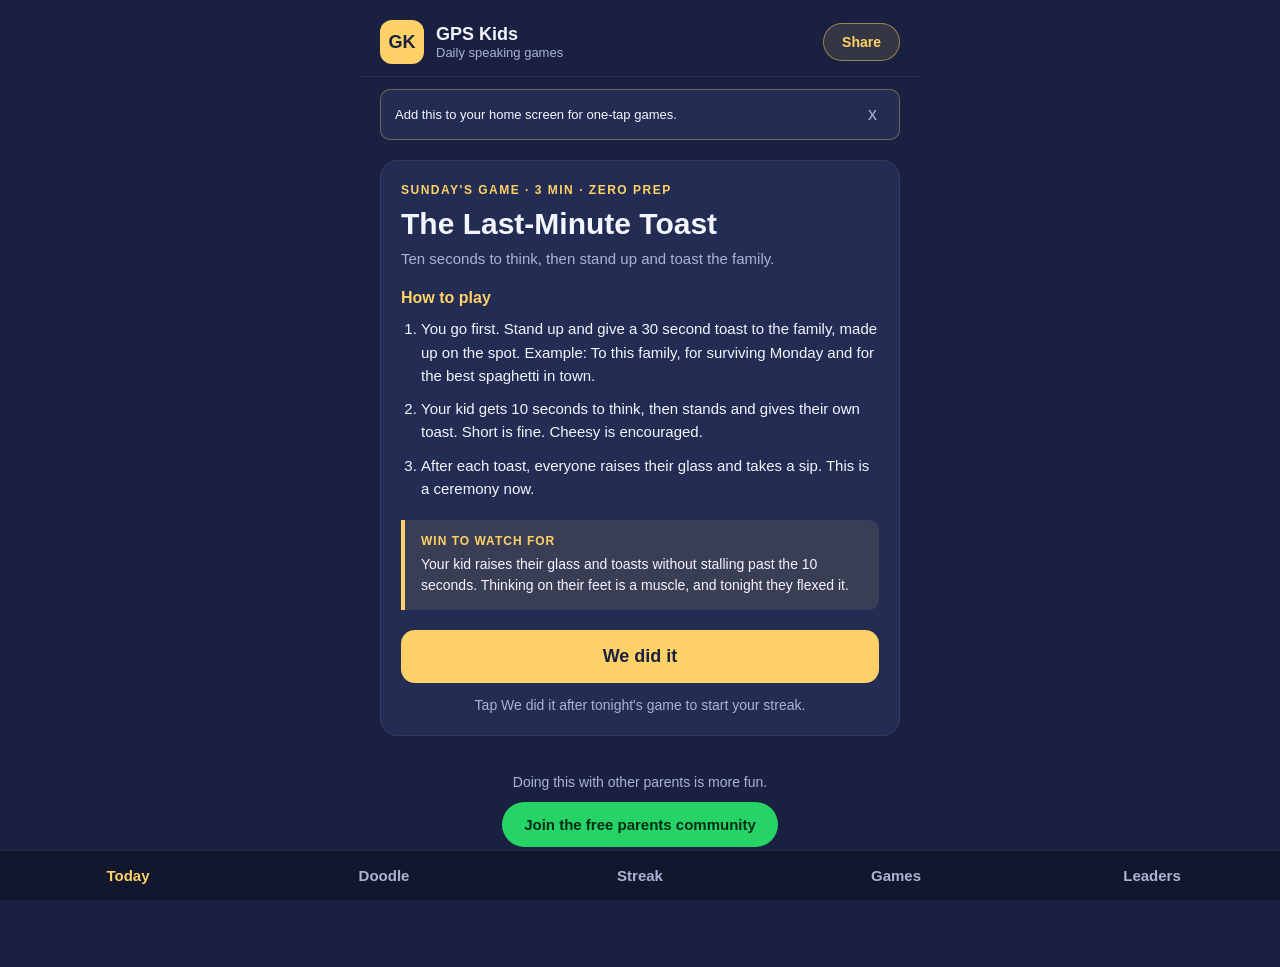
==== app/index.html @ c400ac7c "Add app/index.html" ====
<!DOCTYPE html>
<html lang="en">
<head>
<meta charset="UTF-8">
<meta name="viewport" content="width=device-width, initial-scale=1.0, viewport-fit=cover">
<title>GPS Kids Daily - Tonight's Speaking Game</title>
<meta name="description" content="One 3-5 minute speaking game a day for your dinner table. Build a confident kid, one game at a time.">
<meta property="og:title" content="GPS Kids Daily - Tonight's Speaking Game">
<meta property="og:description" content="3-5 minutes. No prep. One braver kid. A free speaking game for your dinner table, every night.">
<meta property="og:type" content="website">
<meta property="og:url" content="https://register.joingpskids.com/app/">
<meta property="og:image" content="https://register.joingpskids.com/app/og-image.png">
<meta property="og:image:width" content="1200">
<meta property="og:image:height" content="630">
<meta name="twitter:card" content="summary_large_image">
<meta name="theme-color" content="#1a2040">
<link rel="manifest" href="manifest.json">
<link rel="icon" type="image/png" sizes="192x192" href="icon-192.png">
<link rel="icon" type="image/png" sizes="512x512" href="icon-512.png">
<link rel="apple-touch-icon" href="icon-192.png">
<meta name="apple-mobile-web-app-capable" content="yes">
<meta name="apple-mobile-web-app-status-bar-style" content="black-translucent">
<meta name="apple-mobile-web-app-title" content="GPS Kids Daily">
<link rel="stylesheet" href="styles.css">
</head>
<body>
<div class="app">

  <header class="topbar">
    <div class="brand">
      <span class="brand-mark">GK</span>
      <div>
        <div class="brand-name">GPS Kids</div>
        <div class="brand-sub">Daily speaking games</div>
      </div>
    </div>
    <button id="share-btn" class="share-btn" aria-label="Share this app">Share</button>
  </header>

  <div id="install-banner" class="install-banner" hidden>
    <span id="install-text">Add this to your home screen for one-tap games.</span>
    <button id="install-close" aria-label="Dismiss">x</button>
  </div>

  <main>
    <!-- TODAY TAB -->
    <section id="tab-today" class="tab active">
      <div class="game-card">
        <div class="eyebrow"><span id="today-dayname">Today</span> &middot; <span id="today-time">3-5 min</span> &middot; zero prep</div>
        <h1 id="today-title">Tonight's game</h1>
        <p class="tagline" id="today-tagline"></p>
        <h2>How to play</h2>
        <ol class="steps" id="today-steps"></ol>
        <div class="win-box">
          <div class="win-label">Win to watch for</div>
          <p id="today-win"></p>
        </div>
        <button id="done-btn" class="done-btn">We did it</button>
        <div id="streak-line" class="streak-line"></div>
        <div id="share-nudge" class="share-nudge" hidden>
          <p>That was a real win. Know a parent whose kid needs this?</p>
          <button id="share-win-btn" class="share-win-btn">Share tonight's game</button>
          <p id="recruit-line" class="recruit-line" hidden></p>
          <div id="board-nudge" class="board-nudge" hidden>
            <p>Want your family on the leaderboard? It takes ten seconds.</p>
            <button id="board-nudge-btn" class="board-nudge-btn">Put us on the board</button>
          </div>
        </div>
      </div>

      <div id="lead-card" class="lead-card" hidden>
        <div class="lead-title">Want tomorrow's game in your inbox?</div>
        <p class="lead-sub">One short email each morning with the day's game. No spam, unsubscribe anytime.</p>
        <div class="lead-form">
          <input id="lead-name" type="text" aria-label="Your name" placeholder="Your name" autocomplete="name" maxlength="80">
          <input id="lead-email" type="email" aria-label="Email address" placeholder="Email address" autocomplete="email" maxlength="120" inputmode="email">
          <button id="lead-submit" class="lead-btn">Send me tomorrow's game</button>
          <button id="lead-dismiss" class="lead-skip">Not now</button>
        </div>
        <div id="lead-msg" class="lead-msg" hidden></div>
      </div>
    </section>

    <!-- STREAK TAB -->
    <section id="tab-streak" class="tab">
      <div class="game-card center">
        <div class="eyebrow">Your streak</div>
        <div class="streak-big"><span id="streak-num">0</span></div>
        <div class="streak-word" id="streak-word">day streak</div>
        <div class="level-badge" id="level-badge" hidden>
          <div class="level-name" id="level-name"></div>
          <div class="level-next" id="level-next"></div>
        </div>
        <p class="muted" id="streak-note"></p>
        <div class="week-dots" id="week-dots"></div>
        <div class="total-line">Total games played: <strong id="total-num">0</strong></div>
      </div>
    </section>

    <!-- LIBRARY TAB -->
    <section id="tab-library" class="tab">
      <div class="eyebrow pad">All 7 games</div>
      <div id="library-list"></div>
      <div class="eyebrow pad" id="history-eyebrow" hidden>Past weeks</div>
      <div id="history-list"></div>
    </section>
    <!-- LEADERS TAB -->
    <section id="tab-leaders" class="tab">
      <div class="eyebrow pad">Family leaderboard</div>
      <div class="game-card" id="lb-join" hidden>
        <p><strong>Put your family on the board.</strong><br>Ranked by streak. Only families who join show up.</p>
        <div class="lb-join-row">
          <input id="lb-nick" type="text" maxlength="24" aria-label="Family nickname" placeholder="Family nickname, e.g. The Dinner Champs" autocomplete="off">
          <button id="lb-join-btn" class="btn-primary">Join</button>
        </div>
        <p class="muted small" id="lb-join-msg">Nicknames are public. Use a family nickname, not your child's name.</p>
      </div>
      <div class="lb-member" id="lb-member" hidden></div>
      <div id="lb-list"></div>
      <h3 class="lb-sub">Top recruiters</h3>
      <p class="muted small center">Families whose shared link brought new players into the club.</p>
      <div id="rec-list"></div>
      <p class="muted small center" id="lb-updated"></p>
    </section>

    <!-- DOODLE TAB -->
    <section id="tab-doodle" class="tab">
      <div class="eyebrow pad">Doodle &middot; this week in class</div>
      <div class="game-card">
        <h1 class="doodle-title">Doodle your idea</h1>
        <p class="tagline" id="doodle-learned"></p>
        <p class="doodle-prompt" id="doodle-prompt"></p>
        <canvas id="doodle-canvas"></canvas>
        <div class="doodle-colors" id="doodle-colors"></div>
        <div class="doodle-actions">
          <button id="doodle-clear" class="btn-ghost">Clear</button>
          <button id="doodle-save" class="btn-primary">Save</button>
          <button id="doodle-share" class="btn-primary">Share</button>
        </div>
        <div class="doodle-voice">
          <button id="doodle-tell" class="btn-voice">Tell about it</button>
          <div id="doodle-voice-row" class="doodle-voice-row" hidden>
            <button id="doodle-hear" class="btn-ghost">Hear it</button>
            <button id="doodle-again" class="btn-ghost">Again</button>
          </div>
          <p id="doodle-voice-hint" class="muted small center" hidden></p>
        </div>
        <p class="muted small center doodle-note">Draw with your finger, then tell about it. Everything stays on this phone.</p>
      </div>

      <div class="eyebrow pad">Pitch card &middot; tonight's class</div>
      <div class="pitch-card">
        <span class="pitch-chip">HOME PRACTICE</span>
        <h1 class="pitch-title">The pitch card</h1>
        <p class="pitch-sub">Your 3-line pitch, delivered loud.</p>
        <div class="pitch-fields">
          <label>1. The product
            <input id="pitch-product" maxlength="60" placeholder="e.g. The Never-Spill Cup" autocomplete="off">
          </label>
          <label>2. Why it is great
            <input id="pitch-reason" maxlength="120" placeholder="e.g. The lid locks, juice stays in" autocomplete="off">
          </label>
          <label>3. The line people remember
            <input id="pitch-line" maxlength="120" placeholder="e.g. Spill the joke, not the juice!" autocomplete="off">
          </label>
        </div>
        <p class="pitch-say" id="pitch-say" hidden></p>
        <div class="pitch-voice">
          <button id="pitch-record" class="btn-voice">Record the pitch</button>
          <div id="pitch-voice-row" class="doodle-voice-row" hidden>
            <button id="pitch-hear" class="btn-ghost">Hear it</button>
            <button id="pitch-again" class="btn-ghost">Again</button>
          </div>
          <p id="pitch-voice-hint" class="muted small center" hidden></p>
        </div>
        <button id="pitch-share" class="pitch-wa">Share on WhatsApp</button>
        <p class="muted small center">The recording stays on this phone until you share it.</p>
      </div>
    </section>
  </main>

  <footer class="community">
    <p>Doing this with other parents is more fun.</p>
    <a class="wa-btn" href="https://chat.whatsapp.com/HRusIUYHTFEEr7JJ4g1gQ4">Join the free parents community</a>
  </footer>

  <nav class="tabbar" role="tablist" aria-label="App sections">
    <button class="tab-btn active" data-tab="today" role="tab" aria-selected="true" aria-controls="tab-today">Today</button>
    <button class="tab-btn" data-tab="doodle" role="tab" aria-selected="false" aria-controls="tab-doodle">Doodle</button>
    <button class="tab-btn" data-tab="streak" role="tab" aria-selected="false" aria-controls="tab-streak">Streak</button>
    <button class="tab-btn" data-tab="library" role="tab" aria-selected="false" aria-controls="tab-library">Games</button>
    <button class="tab-btn" data-tab="leaders" role="tab" aria-selected="false" aria-controls="tab-leaders">Leaders</button>
  </nav>

  <div id="toast" class="toast" hidden></div>
  <div id="confetti-layer" class="confetti-layer"></div>

</div>
<script src="prompts.js"></script>
<script src="history.js"></script>
<script src="micdrop.js"></script>
<script src="app.js"></script>
<script src="doodle.js"></script>
<script src="pitch.js"></script>
<script>
if ('serviceWorker' in navigator) {
  window.addEventListener('load', function () {
    navigator.serviceWorker.register('sw.js').catch(function () {});
  });
}
</script>
</body>
</html>
---- app/styles.css ----
:root {
  --navy: #1a2040;
  --navy2: #232c52;
  --yellow: #ffd166;
  --white: #ffffff;
  --muted: #aab4d2;
  --ink: #f4f6ff;
}

* { box-sizing: border-box; -webkit-tap-highlight-color: transparent; }

body {
  margin: 0;
  font-family: -apple-system, BlinkMacSystemFont, "Segoe UI", Roboto, Helvetica, Arial, sans-serif;
  background: var(--navy);
  color: var(--ink);
  min-height: 100vh;
}

.app { max-width: 560px; margin: 0 auto; padding-bottom: 110px; }

.topbar {
  padding: 20px 20px 12px;
  border-bottom: 1px solid rgba(255,255,255,0.08);
  display: flex; align-items: center; justify-content: space-between; gap: 12px;
}

.share-btn {
  padding: 10px 18px;
  background: rgba(255,209,102,0.12); color: var(--yellow);
  border: 1px solid rgba(255,209,102,0.5); border-radius: 999px;
  font-size: 14px; font-weight: 800; cursor: pointer;
}

.brand { display: flex; align-items: center; gap: 12px; }

.brand-mark {
  width: 44px; height: 44px; border-radius: 12px;
  background: var(--yellow); color: var(--navy);
  display: flex; align-items: center; justify-content: center;
  font-weight: 800; font-size: 18px;
}

.brand-name { font-weight: 800; font-size: 18px; }
.brand-sub { color: var(--muted); font-size: 13px; }

.install-banner {
  margin: 12px 20px 0; padding: 10px 14px;
  background: var(--navy2); border: 1px solid rgba(255,209,102,0.35);
  border-radius: 10px; font-size: 13px; color: var(--ink);
  display: flex; justify-content: space-between; align-items: center; gap: 10px;
}
.install-banner button {
  background: none; border: none; color: var(--muted);
  font-size: 18px; cursor: pointer; padding: 4px 8px;
}

main { padding: 4px 0 12px; }

.tab { display: none; }
.tab.active { display: block; }

.game-card {
  margin: 16px 20px 0; padding: 22px 20px;
  background: var(--navy2); border-radius: 18px;
  border: 1px solid rgba(255,255,255,0.07);
}
.game-card.center { text-align: center; }

.eyebrow {
  color: var(--yellow); font-size: 12px; font-weight: 700;
  letter-spacing: 1.5px; text-transform: uppercase;
}
.eyebrow.pad { padding: 18px 20px 0; }

h1 { font-size: 30px; margin: 10px 0 6px; line-height: 1.15; }
h2 { font-size: 16px; margin: 20px 0 8px; color: var(--yellow); }

.tagline { color: var(--muted); font-size: 15px; margin: 0 0 4px; line-height: 1.45; }

.steps { margin: 0; padding-left: 20px; }
.steps li { margin: 10px 0; line-height: 1.55; font-size: 15px; }

.win-box {
  margin-top: 20px; padding: 14px 16px;
  background: rgba(255,209,102,0.1);
  border-left: 4px solid var(--yellow);
  border-radius: 0 10px 10px 0;
}
.win-label { font-size: 12px; font-weight: 700; letter-spacing: 1px; text-transform: uppercase; color: var(--yellow); margin-bottom: 6px; }
.win-box p { margin: 0; font-size: 14px; line-height: 1.5; }

.done-btn {
  width: 100%; margin-top: 20px; padding: 16px;
  background: var(--yellow); color: var(--navy);
  border: none; border-radius: 14px;
  font-size: 18px; font-weight: 800; cursor: pointer;
}
.done-btn.done { background: #2f9e6e; color: #fff; }

.streak-line { text-align: center; margin-top: 14px; color: var(--muted); font-size: 14px; }
.streak-line strong { color: var(--yellow); }

.lb-sub { margin: 26px 0 2px; font-size: 17px; }
.recruit-line {
  margin: 12px 0 0; padding: 10px 12px; border-radius: 12px;
  background: rgba(255,209,102,0.12); color: var(--yellow);
  font-size: 14px; font-weight: 700;
}
.share-nudge {
  margin-top: 16px; padding: 14px 16px;
  background: rgba(255,209,102,0.1);
  border: 1px solid rgba(255,209,102,0.35);
  border-radius: 12px; text-align: center;
}
.share-nudge p { margin: 0 0 10px; font-size: 14px; line-height: 1.5; }
.share-win-btn {
  width: 100%; padding: 13px;
  background: var(--yellow); color: var(--navy);
  border: none; border-radius: 12px;
  font-size: 16px; font-weight: 800; cursor: pointer;
}
.board-nudge {
  margin-top: 12px; padding-top: 12px;
  border-top: 1px dashed rgba(255,209,102,0.35);
}
.board-nudge p { margin: 0 0 10px; font-size: 14px; line-height: 1.5; }
.board-nudge-btn {
  width: 100%; padding: 12px;
  background: transparent; color: var(--yellow);
  border: 2px solid var(--yellow); border-radius: 12px;
  font-size: 15px; font-weight: 800; cursor: pointer;
}

.streak-big { font-size: 96px; font-weight: 800; color: var(--yellow); line-height: 1; margin-top: 8px; }
.streak-word { font-size: 18px; margin-top: 4px; }
.muted { color: var(--muted); font-size: 14px; line-height: 1.5; }

.week-dots { display: flex; justify-content: center; gap: 8px; margin: 18px 0 6px; }
.dot {
  width: 34px; height: 34px; border-radius: 50%;
  border: 2px solid rgba(255,255,255,0.2);
  display: flex; align-items: center; justify-content: center;
  font-size: 11px; color: var(--muted);
}
.dot.hit { background: var(--yellow); border-color: var(--yellow); color: var(--navy); font-weight: 800; }
.dot.today { border-color: var(--yellow); }

.total-line { margin-top: 14px; color: var(--muted); font-size: 14px; }
.total-line strong { color: var(--ink); }

.level-badge {
  margin-top: 14px; padding: 12px 16px;
  background: rgba(255,209,102,0.1);
  border: 1px solid rgba(255,209,102,0.35);
  border-radius: 12px;
}
.level-name { color: var(--yellow); font-weight: 800; font-size: 18px; }
.level-next { color: var(--muted); font-size: 13px; margin-top: 4px; }

.confetti-layer { position: fixed; inset: 0; pointer-events: none; z-index: 60; overflow: hidden; }
.confetti-piece { position: absolute; top: -14px; border-radius: 2px; animation: confetti-fall linear forwards; }
@keyframes confetti-fall { to { transform: translateY(112vh) rotate(720deg); opacity: 0.85; } }

.lib-card {
  margin: 12px 20px 0; background: var(--navy2);
  border-radius: 14px; border: 1px solid rgba(255,255,255,0.07);
  overflow: hidden;
}
.lib-head {
  width: 100%; padding: 16px; background: none; border: none;
  color: var(--ink); text-align: left; cursor: pointer;
  display: flex; justify-content: space-between; align-items: center; gap: 10px;
}
.lib-head .t { font-weight: 700; font-size: 16px; }
.lib-head .d { color: var(--muted); font-size: 12px; margin-top: 2px; }
.lib-head .chev { color: var(--yellow); font-size: 18px; }
.lib-body { display: none; padding: 0 16px 16px; }
.lib-card.open .lib-body { display: block; }
.lib-body p { color: var(--muted); font-size: 14px; line-height: 1.5; }
.lib-body ol { padding-left: 20px; margin: 8px 0; }
.lib-body li { font-size: 14px; line-height: 1.55; margin: 6px 0; }
.lib-week {
  margin: 22px 24px 2px; font-size: 12px; font-weight: 800;
  color: var(--muted); text-transform: uppercase; letter-spacing: 0.08em;
}

.community { text-align: center; padding: 26px 20px 10px; }
.community p { color: var(--muted); font-size: 14px; margin: 0 0 12px; }
.wa-btn {
  display: inline-block; padding: 14px 22px;
  background: #25d366; color: #062b16; font-weight: 800;
  border-radius: 999px; text-decoration: none; font-size: 15px;
}

.tabbar {
  position: fixed; bottom: 0; left: 0; right: 0;
  display: flex; background: #12172e;
  border-top: 1px solid rgba(255,255,255,0.08);
  padding-bottom: env(safe-area-inset-bottom);
}
.tab-btn {
  flex: 1; padding: 16px 0; background: none; border: none;
  color: var(--muted); font-size: 15px; font-weight: 700; cursor: pointer;
}
.tab-btn.active { color: var(--yellow); }

.lead-card {
  margin: 16px 20px 40px; padding: 22px 20px;
  background: linear-gradient(160deg, #2a3358, #232c52);
  border-radius: 18px;
  border: 1px solid rgba(255,209,102,0.35);
}
.lead-title { font-size: 19px; font-weight: 800; margin: 0 0 6px; }
.lead-sub { color: var(--muted); font-size: 14px; line-height: 1.5; margin: 0 0 14px; }
.lead-form input {
  width: 100%; margin-bottom: 10px; padding: 14px;
  border-radius: 12px; border: 1px solid rgba(255,255,255,0.15);
  background: #12172e; color: var(--ink); font-size: 16px;
}
.lead-form input:focus { outline: none; border-color: var(--yellow); }
.lead-btn {
  width: 100%; padding: 15px;
  background: var(--yellow); color: var(--navy);
  border: none; border-radius: 14px;
  font-size: 16px; font-weight: 800; cursor: pointer;
}
.lead-btn:disabled { opacity: 0.6; }
.lead-skip {
  width: 100%; margin-top: 8px; padding: 10px;
  background: none; border: none; color: var(--muted);
  font-size: 14px; cursor: pointer;
}
.lead-msg { margin-top: 10px; font-size: 14px; color: var(--yellow); line-height: 1.5; }

.toast {
  position: fixed; left: 50%; bottom: 86px; transform: translateX(-50%) translateY(10px);
  background: #0d1226; color: var(--ink);
  border: 1px solid rgba(255,209,102,0.5); border-radius: 12px;
  padding: 12px 18px; font-size: 14px; max-width: 86%;
  opacity: 0; transition: opacity 0.25s, transform 0.25s;
  pointer-events: none; z-index: 50; text-align: center;
}
.toast.show { opacity: 1; transform: translateX(-50%) translateY(0); }

/* Leaderboard */
.lb-row {
  display: flex; align-items: center; gap: 10px;
  background: var(--navy2); border-radius: 14px;
  padding: 12px 14px; margin: 8px 0;
}
.lb-row.lb-mine { border: 1px solid var(--yellow); }
.lb-rank { font-size: 18px; width: 30px; text-align: center; color: var(--yellow); font-weight: 700; }
.lb-nick { flex: 1; font-weight: 700; font-size: 15px; }
.lb-stat { color: var(--muted); font-size: 13px; text-align: right; }
.lb-member {
  background: rgba(255,209,102,0.12); color: var(--yellow);
  border-radius: 14px; padding: 12px 14px; margin: 8px 0; font-size: 14px;
}
.lb-join-row { display: flex; gap: 8px; margin: 12px 0 4px; }
#lb-nick {
  flex: 1; padding: 12px; border-radius: 12px; font-size: 15px;
  background: var(--navy); border: 1px solid rgba(255,209,102,0.35); color: var(--ink);
}
.btn-primary {
  background: var(--yellow); color: var(--navy); border: none;
  border-radius: 12px; padding: 12px 18px; font-size: 15px; font-weight: 700;
}
.btn-primary:disabled { opacity: 0.6; }

/* Doodle tab */
.doodle-title { font-size: 26px; }
.doodle-prompt { font-size: 17px; font-weight: 700; color: var(--yellow); margin: 10px 0 2px; line-height: 1.4; }
#doodle-canvas {
  width: 100%; height: 300px; background: #ffffff; border-radius: 14px;
  touch-action: none; cursor: crosshair; display: block; margin: 12px 0;
}
.doodle-colors { display: flex; gap: 10px; margin: 2px 0 14px; flex-wrap: wrap; }
.doodle-color {
  width: 46px; height: 46px; border-radius: 50%; border: 3px solid rgba(255,255,255,0.15);
  cursor: pointer; padding: 0;
}
.doodle-color.on { border-color: #ffffff; box-shadow: 0 0 0 3px var(--yellow); }
.doodle-actions { display: flex; gap: 10px; }
.doodle-actions .btn-primary { flex: 1; }
.btn-ghost {
  background: transparent; color: var(--ink); border: 1px solid rgba(255,255,255,0.25);
  border-radius: 12px; padding: 12px 18px; font-size: 15px; font-weight: 700;
}
.doodle-note { margin-top: 12px; }
.doodle-voice { margin-top: 12px; }
.btn-voice {
  width: 100%; padding: 14px; font-size: 18px; font-weight: 800;
  border: none; border-radius: 14px; cursor: pointer;
  background: var(--yellow); color: #14213d;
}
.btn-voice.recording { background: #de4a3e; color: #fff; animation: voicepulse 1s infinite; }
@keyframes voicepulse { 50% { opacity: 0.65; } }
.doodle-voice-row { display: flex; gap: 10px; margin-top: 10px; }
.doodle-voice-row .btn-ghost { flex: 1; }
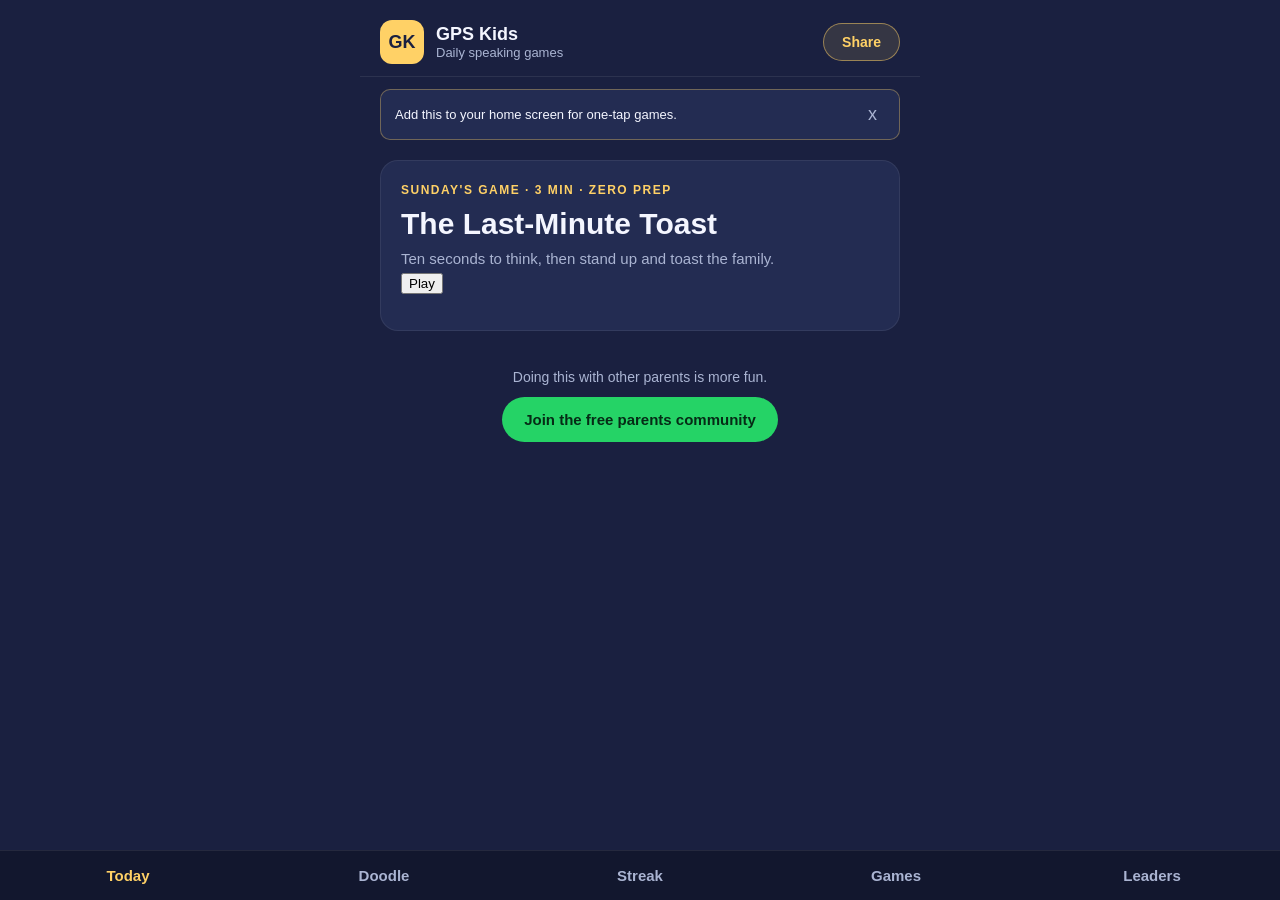
==== commit a015f07f: "Add app/index.html" ====
--- a/app/index.html
+++ b/app/index.html
@@ -46,16 +46,23 @@
     <!-- TODAY TAB -->
     <section id="tab-today" class="tab active">
       <div class="game-card">
+        <div class="today-doodle" id="today-doodle" aria-hidden="true"></div>
         <div class="eyebrow"><span id="today-dayname">Today</span> &middot; <span id="today-time">3-5 min</span> &middot; zero prep</div>
         <h1 id="today-title">Tonight's game</h1>
         <p class="tagline" id="today-tagline"></p>
-        <h2>How to play</h2>
-        <ol class="steps" id="today-steps"></ol>
-        <div class="win-box">
-          <div class="win-label">Win to watch for</div>
+        <div id="play-flow">
+          <button id="play-start" class="play-big">Play</button>
+          <div id="play-step" hidden>
+            <div class="play-count" id="play-count"></div>
+            <p class="play-cue" id="play-cue"></p>
+            <button id="play-next" class="play-big">Next</button>
+          </div>
+        </div>
+        <div class="win-box" id="win-box" hidden>
+          <div class="win-label">You won</div>
           <p id="today-win"></p>
         </div>
-        <button id="done-btn" class="done-btn">We did it</button>
+        <button id="done-btn" class="done-btn" hidden>We did it</button>
         <div id="streak-line" class="streak-line"></div>
         <div id="share-nudge" class="share-nudge" hidden>
           <p>That was a real win. Know a parent whose kid needs this?</p>
@@ -84,6 +91,7 @@
     <!-- STREAK TAB -->
     <section id="tab-streak" class="tab">
       <div class="game-card center">
+        <div class="tab-doodle" id="streak-doodle" aria-hidden="true"></div>
         <div class="eyebrow">Your streak</div>
         <div class="streak-big"><span id="streak-num">0</span></div>
         <div class="streak-word" id="streak-word">day streak</div>
@@ -106,6 +114,7 @@
     </section>
     <!-- LEADERS TAB -->
     <section id="tab-leaders" class="tab">
+      <div class="tab-doodle" id="leaders-doodle" aria-hidden="true"></div>
       <div class="eyebrow pad">Family leaderboard</div>
       <div class="game-card" id="lb-join" hidden>
         <p><strong>Put your family on the board.</strong><br>Ranked by streak. Only families who join show up.</p>
@@ -127,6 +136,7 @@
     <section id="tab-doodle" class="tab">
       <div class="eyebrow pad">Doodle &middot; this week in class</div>
       <div class="game-card">
+        <div class="tab-doodle left" id="draw-doodle" aria-hidden="true"></div>
         <h1 class="doodle-title">Doodle your idea</h1>
         <p class="tagline" id="doodle-learned"></p>
         <p class="doodle-prompt" id="doodle-prompt"></p>
@@ -150,6 +160,7 @@
 
       <div class="eyebrow pad">Pitch card &middot; tonight's class</div>
       <div class="pitch-card">
+        <div class="tab-doodle left" id="pitch-doodle" aria-hidden="true"></div>
         <span class="pitch-chip">HOME PRACTICE</span>
         <h1 class="pitch-title">The pitch card</h1>
         <p class="pitch-sub">Your 3-line pitch, delivered loud.</p>
@@ -197,6 +208,7 @@
 
 </div>
 <script src="prompts.js"></script>
+<script src="doodles.js"></script>
 <script src="history.js"></script>
 <script src="micdrop.js"></script>
 <script src="app.js"></script>
--- a/app/styles.css
+++ b/app/styles.css
@@ -298,3 +298,43 @@
 @keyframes voicepulse { 50% { opacity: 0.65; } }
 .doodle-voice-row { display: flex; gap: 10px; margin-top: 10px; }
 .doodle-voice-row .btn-ghost { flex: 1; }
+
+/* Pitch card: same card language as the coach class-plan cards, in app colors. */
+.pitch-card {
+  margin: 16px 20px 0; padding: 20px 18px;
+  background: var(--navy2);
+  border: 1px solid rgba(255,255,255,0.07);
+  border-left: 6px solid var(--yellow);
+  border-radius: 0 18px 18px 0;
+}
+.pitch-chip {
+  display: inline-block; font-size: 11px; font-weight: 800; letter-spacing: 1.5px;
+  color: var(--navy); background: var(--yellow);
+  border-radius: 999px; padding: 5px 12px;
+}
+.pitch-title { margin: 12px 0 4px; font-size: 24px; }
+.pitch-sub { color: var(--muted); margin: 0 0 14px; font-size: 15px; }
+.pitch-fields label {
+  display: block; font-size: 13px; font-weight: 700;
+  color: var(--muted); margin-bottom: 10px;
+}
+.pitch-fields input {
+  display: block; width: 100%; margin-top: 5px; padding: 12px 14px;
+  border-radius: 12px; border: 1px solid rgba(255,255,255,0.16);
+  background: rgba(255,255,255,0.06); color: var(--ink); font-size: 16px;
+  font-family: inherit;
+}
+.pitch-fields input::placeholder { color: rgba(170,180,210,0.5); }
+.pitch-say {
+  font-size: 20px; font-weight: 800; line-height: 1.35;
+  margin: 4px 0 14px; padding-left: 12px;
+  border-left: 3px solid var(--yellow);
+}
+.pitch-voice { margin: 2px 0 12px; }
+.pitch-wa {
+  width: 100%; padding: 15px; margin: 2px 0 10px;
+  border: none; border-radius: 14px; cursor: pointer;
+  background: #25d366; color: #062d16;
+  font-size: 17px; font-weight: 800; font-family: inherit;
+}
+.pitch-wa:active { transform: scale(0.98); }
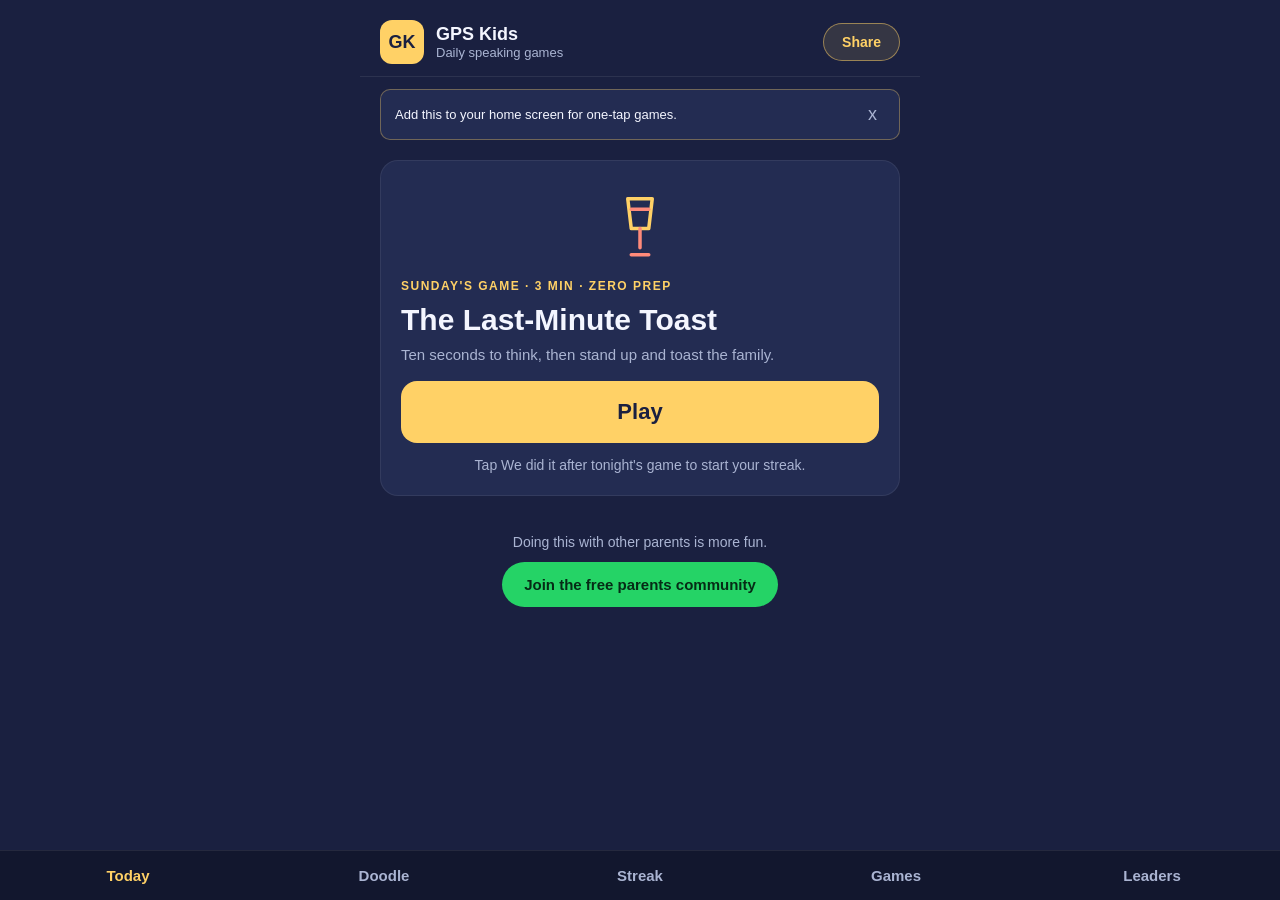
==== commit c270913f: "Add app/index.html" ====
--- a/app/index.html
+++ b/app/index.html
@@ -75,6 +75,12 @@
         </div>
       </div>
 
+      <div class="wall-card" id="wall-card" hidden>
+        <div class="eyebrow">Wall of wins</div>
+        <p class="wall-line" id="wall-line"></p>
+        <div class="wall-list" id="wall-list"></div>
+      </div>
+
       <div id="lead-card" class="lead-card" hidden>
         <div class="lead-title">Want tomorrow's game in your inbox?</div>
         <p class="lead-sub">One short email each morning with the day's game. No spam, unsubscribe anytime.</p>
--- a/app/styles.css
+++ b/app/styles.css
@@ -97,6 +97,22 @@
   font-size: 18px; font-weight: 800; cursor: pointer;
 }
 .done-btn.done { background: #2f9e6e; color: #fff; }
+
+.play-big {
+  display: block; width: 100%; margin-top: 16px; padding: 18px;
+  background: var(--yellow); color: var(--navy);
+  border: none; border-radius: 16px;
+  font-size: 22px; font-weight: 800; font-family: inherit; cursor: pointer;
+}
+.play-big:active { transform: scale(.98); }
+.play-count {
+  text-align: center; color: var(--muted); font-weight: 800;
+  font-size: 12px; letter-spacing: .14em; margin-top: 16px;
+}
+.play-cue {
+  font-size: 24px; line-height: 1.4; text-align: center;
+  margin: 22px 0 8px; font-weight: 600;
+}
 
 .streak-line { text-align: center; margin-top: 14px; color: var(--muted); font-size: 14px; }
 .streak-line strong { color: var(--yellow); }
@@ -233,6 +249,17 @@
 }
 .lead-msg { margin-top: 10px; font-size: 14px; color: var(--yellow); line-height: 1.5; }
 
+/* Doodles: hand-drawn cards, glanceable, minimal reading */
+.today-doodle { text-align: center; margin-bottom: 8px; }
+.today-doodle svg { width: 84px; height: 84px; }
+.tab-doodle { text-align: center; margin: 8px 0 2px; }
+.tab-doodle svg { width: 60px; height: 60px; }
+.tab-doodle.left { text-align: left; margin: 0 0 6px; }
+.tab-doodle.left svg { width: 52px; height: 52px; }
+.lib-doodle { flex: none; }
+.lib-doodle svg { width: 46px; height: 46px; display: block; }
+.lib-text { flex: 1; min-width: 0; }
+
 .toast {
   position: fixed; left: 50%; bottom: 86px; transform: translateX(-50%) translateY(10px);
   background: #0d1226; color: var(--ink);
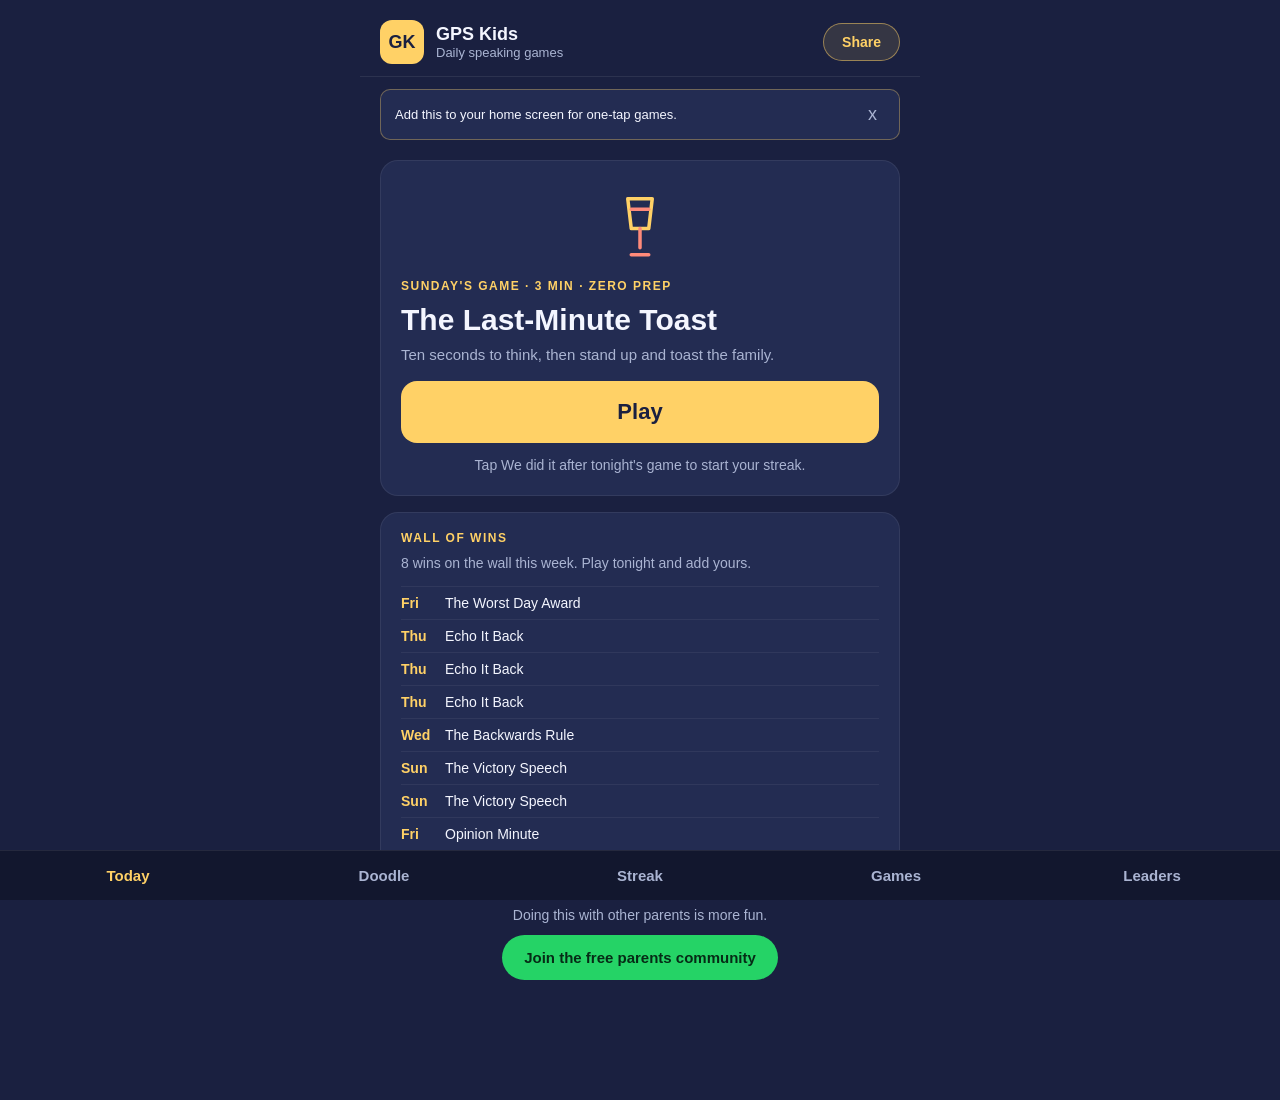
==== commit a102a241: "Win card: shareable trophy at the win moment, one-tap board join" ====
--- a/app/index.html
+++ b/app/index.html
@@ -72,6 +72,25 @@
             <p>Want your family on the leaderboard? It takes ten seconds.</p>
             <button id="board-nudge-btn" class="board-nudge-btn">Put us on the board</button>
           </div>
+          <div id="wincard-block" class="wincard-block">
+            <p>Want the trophy moment? Make a win card.</p>
+            <button id="wincard-open" class="wincard-open-btn">Make my win card</button>
+            <div id="wincard-panel" class="wincard-panel" hidden>
+              <div class="wincard-row">
+                <input id="wincard-name" type="text" maxlength="24" aria-label="Family name for the card" placeholder="Family name for the card" autocomplete="off">
+                <button id="wincard-make" class="btn-primary">Make it</button>
+              </div>
+              <img id="wincard-img" class="wincard-img" alt="Your win card" hidden>
+              <div id="wincard-actions" class="wincard-actions" hidden>
+                <button id="wincard-share" class="wincard-share-btn">Share this card</button>
+                <button id="wincard-save" class="btn-ghost">Save</button>
+              </div>
+              <div id="wincard-join" class="wincard-join" hidden>
+                <p>Want this name on the club leaderboard too?</p>
+                <button id="wincard-join-btn" class="board-nudge-btn">Put us on the board</button>
+              </div>
+            </div>
+          </div>
         </div>
       </div>
 
--- a/app/styles.css
+++ b/app/styles.css
@@ -141,6 +141,20 @@
   border-top: 1px dashed rgba(255,209,102,0.35);
 }
 .board-nudge p { margin: 0 0 10px; font-size: 14px; line-height: 1.5; }
+.wall-card {
+  margin: 16px 20px 0; padding: 18px 20px;
+  background: var(--navy2); border-radius: 18px;
+  border: 1px solid rgba(255,255,255,0.07);
+}
+.wall-line { margin: 8px 0 12px; font-size: 14px; line-height: 1.5; color: var(--muted); }
+.wall-row {
+  display: flex; align-items: baseline; gap: 10px;
+  padding: 8px 0; border-top: 1px solid rgba(255,255,255,0.06);
+  font-size: 14px;
+}
+.wall-day { color: var(--yellow); font-weight: 800; min-width: 34px; }
+.wall-game { flex: 1; }
+.wall-nick { color: var(--muted); font-size: 13px; }
 .board-nudge-btn {
   width: 100%; padding: 12px;
   background: transparent; color: var(--yellow);
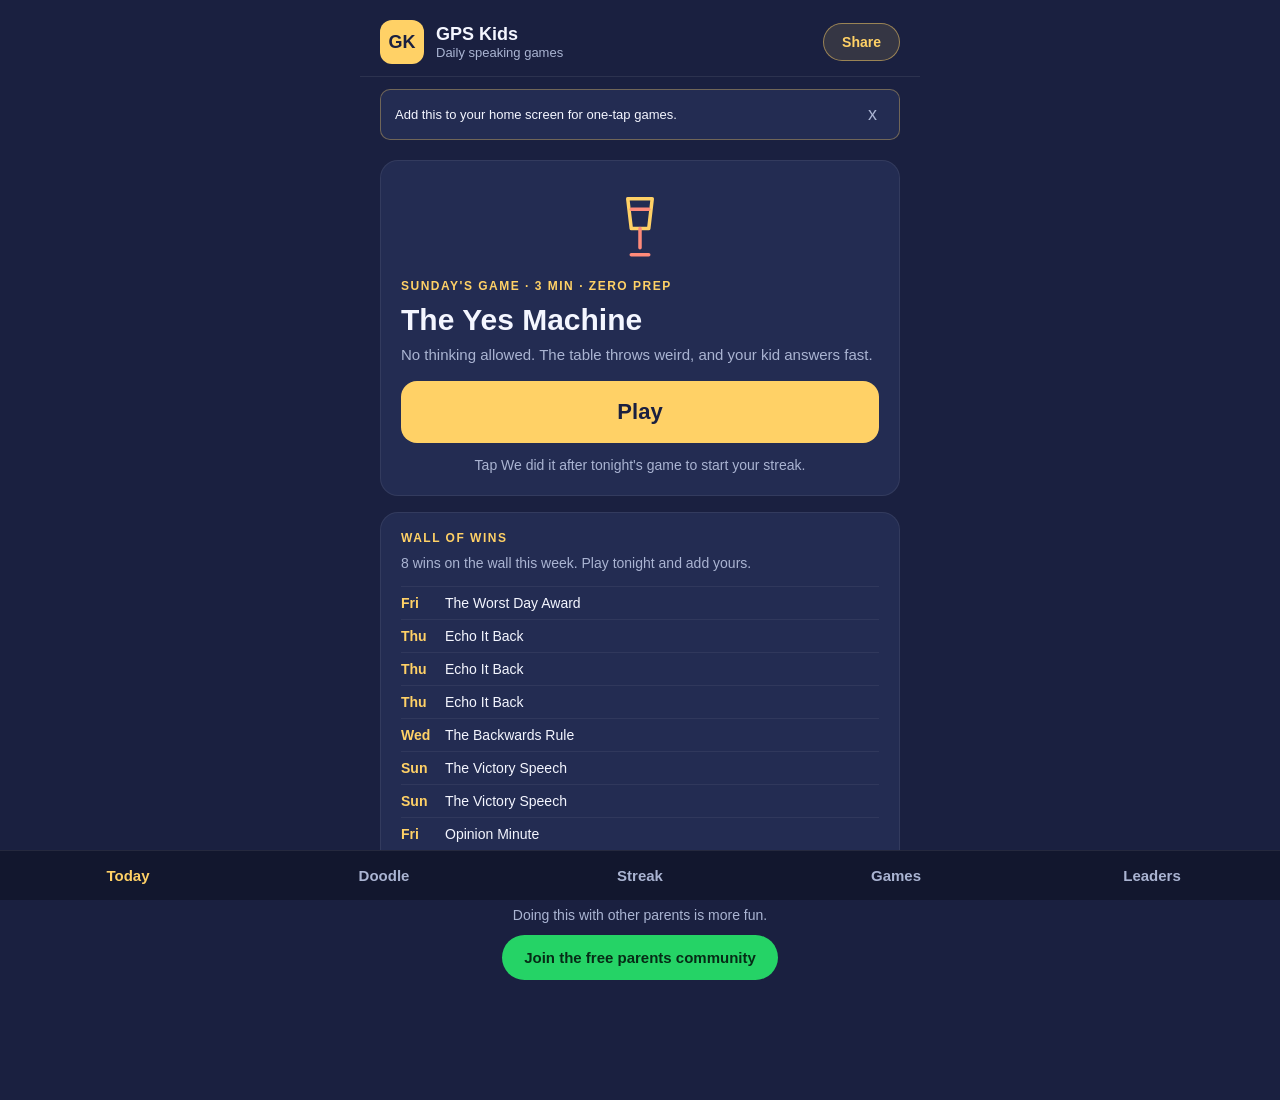
==== commit 7d09539d: "Sep 29 daily magic: Saturday workshop banner on Today tab (live spots count); restore win card" ====
--- a/app/index.html
+++ b/app/index.html
@@ -94,6 +94,13 @@
         </div>
       </div>
 
+      <div class="wk-card" id="wk-card" hidden>
+        <div class="eyebrow">Saturday, Oct 3 &middot; 11 AM &middot; Holly Springs</div>
+        <h2 class="wk-title">Invent an ice cream. Pitch it like a boss.</h2>
+        <p class="wk-line">Kids Ice Cream Business Workshop at Where's The Scoop?, ages 6-12. <span id="wk-spots"></span></p>
+        <a class="wk-btn" href="../workshop-oct-3-2026/">Save a seat</a>
+      </div>
+
       <div class="wall-card" id="wall-card" hidden>
         <div class="eyebrow">Wall of wins</div>
         <p class="wall-line" id="wall-line"></p>
--- a/app/styles.css
+++ b/app/styles.css
@@ -141,6 +141,36 @@
   border-top: 1px dashed rgba(255,209,102,0.35);
 }
 .board-nudge p { margin: 0 0 10px; font-size: 14px; line-height: 1.5; }
+.wincard-block {
+  margin-top: 12px; padding-top: 12px;
+  border-top: 1px dashed rgba(255,209,102,0.35);
+}
+.wincard-block p { margin: 0 0 10px; font-size: 14px; line-height: 1.5; }
+.wincard-open-btn {
+  width: 100%; padding: 13px;
+  background: var(--yellow); color: var(--navy);
+  border: none; border-radius: 12px;
+  font-size: 16px; font-weight: 800; cursor: pointer;
+}
+.wincard-panel { margin-top: 12px; }
+.wincard-row { display: flex; gap: 8px; }
+.wincard-row input {
+  flex: 1; min-width: 0; padding: 12px; border-radius: 12px;
+  border: 2px solid rgba(255,209,102,0.5);
+  background: rgba(255,255,255,0.06); color: var(--ink);
+  font-size: 16px;
+}
+.wincard-img { width: 100%; border-radius: 12px; margin-top: 12px; display: block; }
+.wincard-actions { display: flex; gap: 8px; margin-top: 10px; }
+.wincard-share-btn {
+  flex: 2; padding: 13px;
+  background: var(--yellow); color: var(--navy);
+  border: none; border-radius: 12px;
+  font-size: 16px; font-weight: 800; cursor: pointer;
+}
+.wincard-actions .btn-ghost { flex: 1; }
+.wincard-join { margin-top: 12px; }
+.wincard-join p { margin: 0 0 10px; font-size: 14px; }
 .wall-card {
   margin: 16px 20px 0; padding: 18px 20px;
   background: var(--navy2); border-radius: 18px;
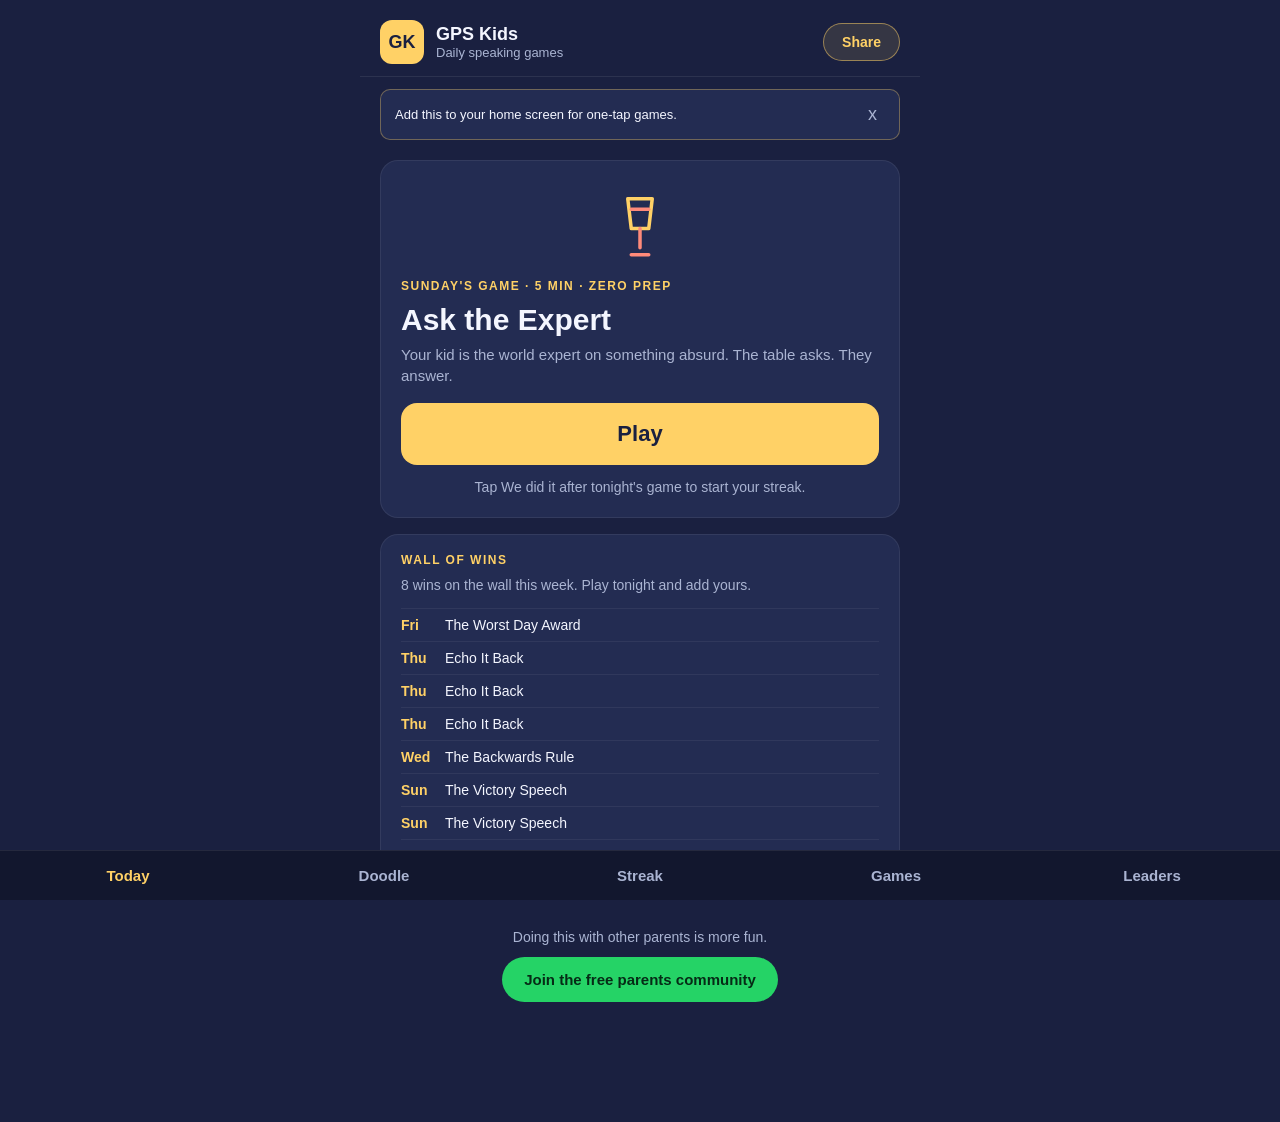
==== commit cb3672a3: "Oct 6 daily magic: bazaar banner + invite-a-friend on Today tab" ====
--- a/app/index.html
+++ b/app/index.html
@@ -80,13 +80,14 @@
                 <input id="wincard-name" type="text" maxlength="24" aria-label="Family name for the card" placeholder="Family name for the card" autocomplete="off">
                 <button id="wincard-make" class="btn-primary">Make it</button>
               </div>
+              <p class="wincard-note">Your name goes on the win card and the club leaderboard.</p>
               <img id="wincard-img" class="wincard-img" alt="Your win card" hidden>
               <div id="wincard-actions" class="wincard-actions" hidden>
                 <button id="wincard-share" class="wincard-share-btn">Share this card</button>
                 <button id="wincard-save" class="btn-ghost">Save</button>
               </div>
               <div id="wincard-join" class="wincard-join" hidden>
-                <p>Want this name on the club leaderboard too?</p>
+                <p>Not on the board yet? Pick a free name and try again.</p>
                 <button id="wincard-join-btn" class="board-nudge-btn">Put us on the board</button>
               </div>
             </div>
@@ -95,10 +96,13 @@
       </div>
 
       <div class="wk-card" id="wk-card" hidden>
-        <div class="eyebrow">Saturday, Oct 3 &middot; 11 AM &middot; Holly Springs</div>
-        <h2 class="wk-title">Invent an ice cream. Pitch it like a boss.</h2>
-        <p class="wk-line">Kids Ice Cream Business Workshop at Where's The Scoop?, ages 6-12. <span id="wk-spots"></span></p>
-        <a class="wk-btn" href="../workshop-oct-3-2026/">Save a seat</a>
+        <div class="eyebrow">Sat Oct 24 &middot; 11 AM - 2 PM &middot; Holly Springs</div>
+        <h2 class="wk-title">Your kid's first stall.</h2>
+        <p class="wk-line">Kids Biz Bazaar Spooky Market at Where's The Scoop?, ages 6-14. <span id="wk-spots"></span></p>
+        <div class="wk-btnrow">
+          <a class="wk-btn" href="../kids-biz-bazaar-2026/">Hold a stall</a>
+          <button class="wk-btn wk-btn-ghost" id="wk-invite" type="button">Invite a friend</button>
+        </div>
       </div>
 
       <div class="wall-card" id="wall-card" hidden>
--- a/app/styles.css
+++ b/app/styles.css
@@ -154,6 +154,7 @@
 }
 .wincard-panel { margin-top: 12px; }
 .wincard-row { display: flex; gap: 8px; }
+.wincard-note { margin: 10px 0 0; font-size: 13px; line-height: 1.5; opacity: 0.8; }
 .wincard-row input {
   flex: 1; min-width: 0; padding: 12px; border-radius: 12px;
   border: 2px solid rgba(255,209,102,0.5);
@@ -409,3 +410,22 @@
   font-size: 17px; font-weight: 800; font-family: inherit;
 }
 .pitch-wa:active { transform: scale(0.98); }
+
+.wk-card {
+  margin: 16px 20px 0; padding: 18px 20px;
+  background: var(--navy2); border-radius: 18px;
+  border: 2px solid var(--yellow);
+}
+.wk-title { margin: 6px 0 8px; font-size: 20px; line-height: 1.25; color: #fff; }
+.wk-line { margin: 0 0 14px; font-size: 14px; line-height: 1.5; color: var(--muted); }
+.wk-btn {
+  display: block; text-align: center; padding: 12px; border-radius: 12px;
+  background: var(--yellow); color: var(--navy); font-weight: 800; font-size: 16px;
+  text-decoration: none; cursor: pointer; font-family: inherit; border: none;
+}
+.wk-btnrow { display: flex; gap: 10px; }
+.wk-btnrow .wk-btn { flex: 1; }
+.wk-btn-ghost {
+  background: transparent; color: var(--yellow);
+  border: 2px solid var(--yellow); padding: 10px;
+}
